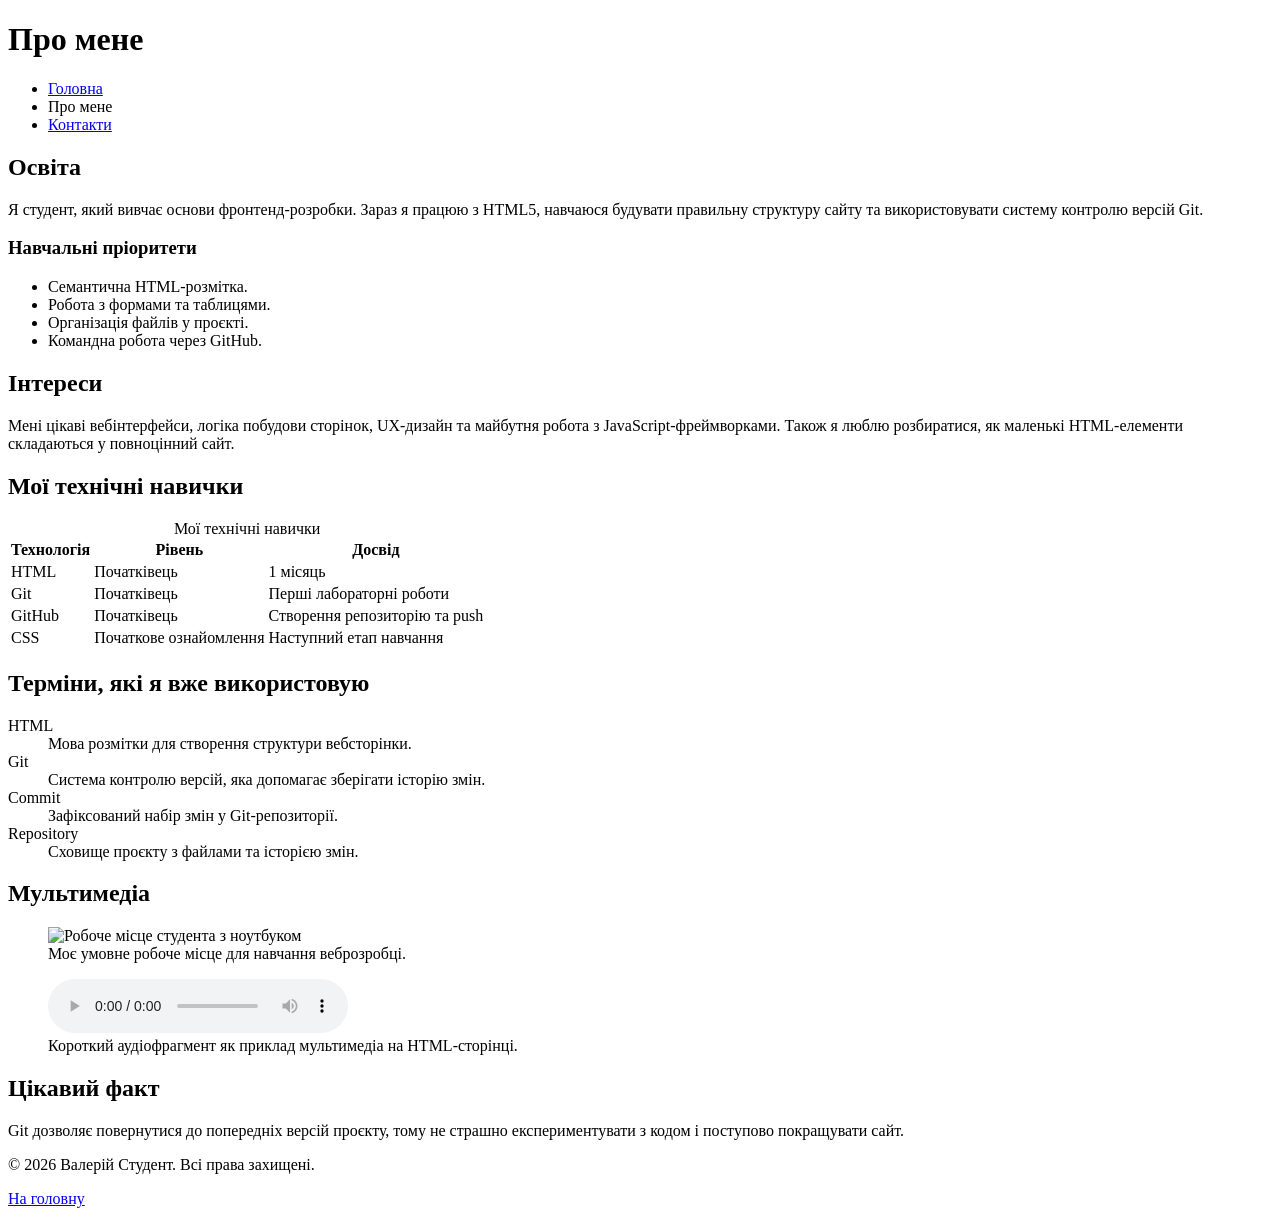
==== about.html @ b57a36bc "feat: create about page with skills table" ====
<!DOCTYPE html>
<html lang="uk">
<head>
    <meta charset="UTF-8">
    <meta name="viewport" content="width=device-width, initial-scale=1.0">
    <meta name="description" content="Сторінка про освіту, інтереси, навички та досвід Валерія Студента.">
    <meta name="author" content="Валерій Студент">
    <title>Про мене — Портфоліо Валерія Студента</title>
</head>
<body>
    <header>
        <h1>Про мене</h1>
        <nav aria-label="Головна навігація">
            <ul>
                <li><a href="index.html">Головна</a></li>
                <li>Про мене</li>
                <li><a href="contacts.html">Контакти</a></li>
            </ul>
        </nav>
    </header>

    <main>
        <section>
            <h2>Освіта</h2>
            <p>
                Я студент, який вивчає основи фронтенд-розробки. Зараз я працюю з HTML5,
                навчаюся будувати правильну структуру сайту та використовувати систему контролю версій Git.
            </p>
            <h3>Навчальні пріоритети</h3>
            <ul>
                <li>Семантична HTML-розмітка.</li>
                <li>Робота з формами та таблицями.</li>
                <li>Організація файлів у проєкті.</li>
                <li>Командна робота через GitHub.</li>
            </ul>
        </section>

        <section>
            <h2>Інтереси</h2>
            <p>
                Мені цікаві вебінтерфейси, логіка побудови сторінок, UX-дизайн та майбутня робота
                з JavaScript-фреймворками. Також я люблю розбиратися, як маленькі HTML-елементи
                складаються у повноцінний сайт.
            </p>
        </section>

        <section>
            <h2>Мої технічні навички</h2>
            <table>
                <caption>Мої технічні навички</caption>
                <thead>
                    <tr>
                        <th scope="col">Технологія</th>
                        <th scope="col">Рівень</th>
                        <th scope="col">Досвід</th>
                    </tr>
                </thead>
                <tbody>
                    <tr>
                        <td>HTML</td>
                        <td>Початківець</td>
                        <td>1 місяць</td>
                    </tr>
                    <tr>
                        <td>Git</td>
                        <td>Початківець</td>
                        <td>Перші лабораторні роботи</td>
                    </tr>
                    <tr>
                        <td>GitHub</td>
                        <td>Початківець</td>
                        <td>Створення репозиторію та push</td>
                    </tr>
                    <tr>
                        <td>CSS</td>
                        <td>Початкове ознайомлення</td>
                        <td>Наступний етап навчання</td>
                    </tr>
                </tbody>
            </table>
        </section>

        <section>
            <h2>Терміни, які я вже використовую</h2>
            <dl>
                <dt>HTML</dt>
                <dd>Мова розмітки для створення структури вебсторінки.</dd>
                <dt>Git</dt>
                <dd>Система контролю версій, яка допомагає зберігати історію змін.</dd>
                <dt>Commit</dt>
                <dd>Зафіксований набір змін у Git-репозиторії.</dd>
                <dt>Repository</dt>
                <dd>Сховище проєкту з файлами та історією змін.</dd>
            </dl>
        </section>

        <section>
            <h2>Мультимедіа</h2>
            <figure>
                <img src="images/workspace.svg" alt="Робоче місце студента з ноутбуком" width="320" height="240">
                <figcaption>Моє умовне робоче місце для навчання веброзробці.</figcaption>
            </figure>
            <figure>
                <audio controls>
                    <source src="audio/intro.wav" type="audio/wav">
                    Ваш браузер не підтримує аудіо.
                </audio>
                <figcaption>Короткий аудіофрагмент як приклад мультимедіа на HTML-сторінці.</figcaption>
            </figure>
        </section>

        <aside>
            <h2>Цікавий факт</h2>
            <p>
                Git дозволяє повернутися до попередніх версій проєкту, тому не страшно експериментувати
                з кодом і поступово покращувати сайт.
            </p>
        </aside>
    </main>

    <footer>
        <p>&copy; 2026 Валерій Студент. Всі права захищені.</p>
        <p><a href="index.html">На головну</a></p>
    </footer>
</body>
</html>
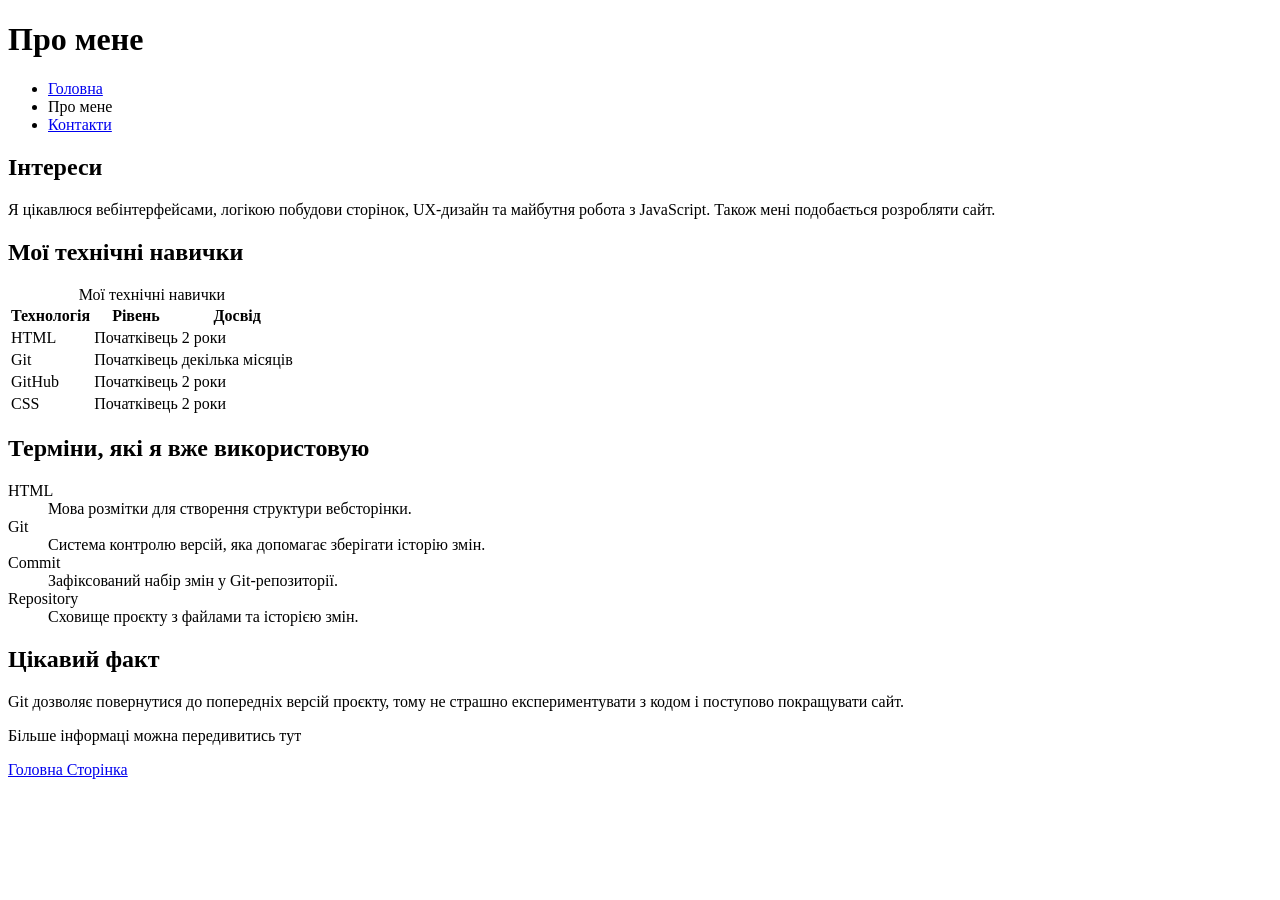
==== commit 026280a2: "fix: udate info" ====
--- a/about.html
+++ b/about.html
@@ -3,9 +3,9 @@
 <head>
     <meta charset="UTF-8">
     <meta name="viewport" content="width=device-width, initial-scale=1.0">
-    <meta name="description" content="Сторінка про освіту, інтереси, навички та досвід Валерія Студента.">
-    <meta name="author" content="Валерій Студент">
-    <title>Про мене — Портфоліо Валерія Студента</title>
+    <meta name="description" content="Сторінка про освіту.">
+    <meta name="author" content="Валерій">
+    <title>Про мене</title>
 </head>
 <body>
     <header>
@@ -20,27 +20,12 @@
     </header>
 
     <main>
-        <section>
-            <h2>Освіта</h2>
-            <p>
-                Я студент, який вивчає основи фронтенд-розробки. Зараз я працюю з HTML5,
-                навчаюся будувати правильну структуру сайту та використовувати систему контролю версій Git.
-            </p>
-            <h3>Навчальні пріоритети</h3>
-            <ul>
-                <li>Семантична HTML-розмітка.</li>
-                <li>Робота з формами та таблицями.</li>
-                <li>Організація файлів у проєкті.</li>
-                <li>Командна робота через GitHub.</li>
-            </ul>
-        </section>
 
         <section>
             <h2>Інтереси</h2>
             <p>
-                Мені цікаві вебінтерфейси, логіка побудови сторінок, UX-дизайн та майбутня робота
-                з JavaScript-фреймворками. Також я люблю розбиратися, як маленькі HTML-елементи
-                складаються у повноцінний сайт.
+                Я цікавлюся вебінтерфейсами, логікою побудови сторінок, UX-дизайн та майбутня робота
+                з JavaScript. Також мені подобається розробляти сайт.
             </p>
         </section>
 
@@ -59,22 +44,22 @@
                     <tr>
                         <td>HTML</td>
                         <td>Початківець</td>
-                        <td>1 місяць</td>
+                        <td>2 роки</td>
                     </tr>
                     <tr>
                         <td>Git</td>
                         <td>Початківець</td>
-                        <td>Перші лабораторні роботи</td>
+                        <td>декілька місяців</td>
                     </tr>
                     <tr>
                         <td>GitHub</td>
                         <td>Початківець</td>
-                        <td>Створення репозиторію та push</td>
+                        <td>2 роки</td>
                     </tr>
                     <tr>
                         <td>CSS</td>
-                        <td>Початкове ознайомлення</td>
-                        <td>Наступний етап навчання</td>
+                        <td>Початківець</td>
+                        <td>2 роки</td>
                     </tr>
                 </tbody>
             </table>
@@ -94,20 +79,6 @@
             </dl>
         </section>
 
-        <section>
-            <h2>Мультимедіа</h2>
-            <figure>
-                <img src="images/workspace.svg" alt="Робоче місце студента з ноутбуком" width="320" height="240">
-                <figcaption>Моє умовне робоче місце для навчання веброзробці.</figcaption>
-            </figure>
-            <figure>
-                <audio controls>
-                    <source src="audio/intro.wav" type="audio/wav">
-                    Ваш браузер не підтримує аудіо.
-                </audio>
-                <figcaption>Короткий аудіофрагмент як приклад мультимедіа на HTML-сторінці.</figcaption>
-            </figure>
-        </section>
 
         <aside>
             <h2>Цікавий факт</h2>
@@ -119,8 +90,8 @@
     </main>
 
     <footer>
-        <p>&copy; 2026 Валерій Студент. Всі права захищені.</p>
-        <p><a href="index.html">На головну</a></p>
+        <p> Більше інформаці можна передивитись тут </p>
+        <p><a href="index.html">Головна Сторінка</a></p>
     </footer>
 </body>
 </html>
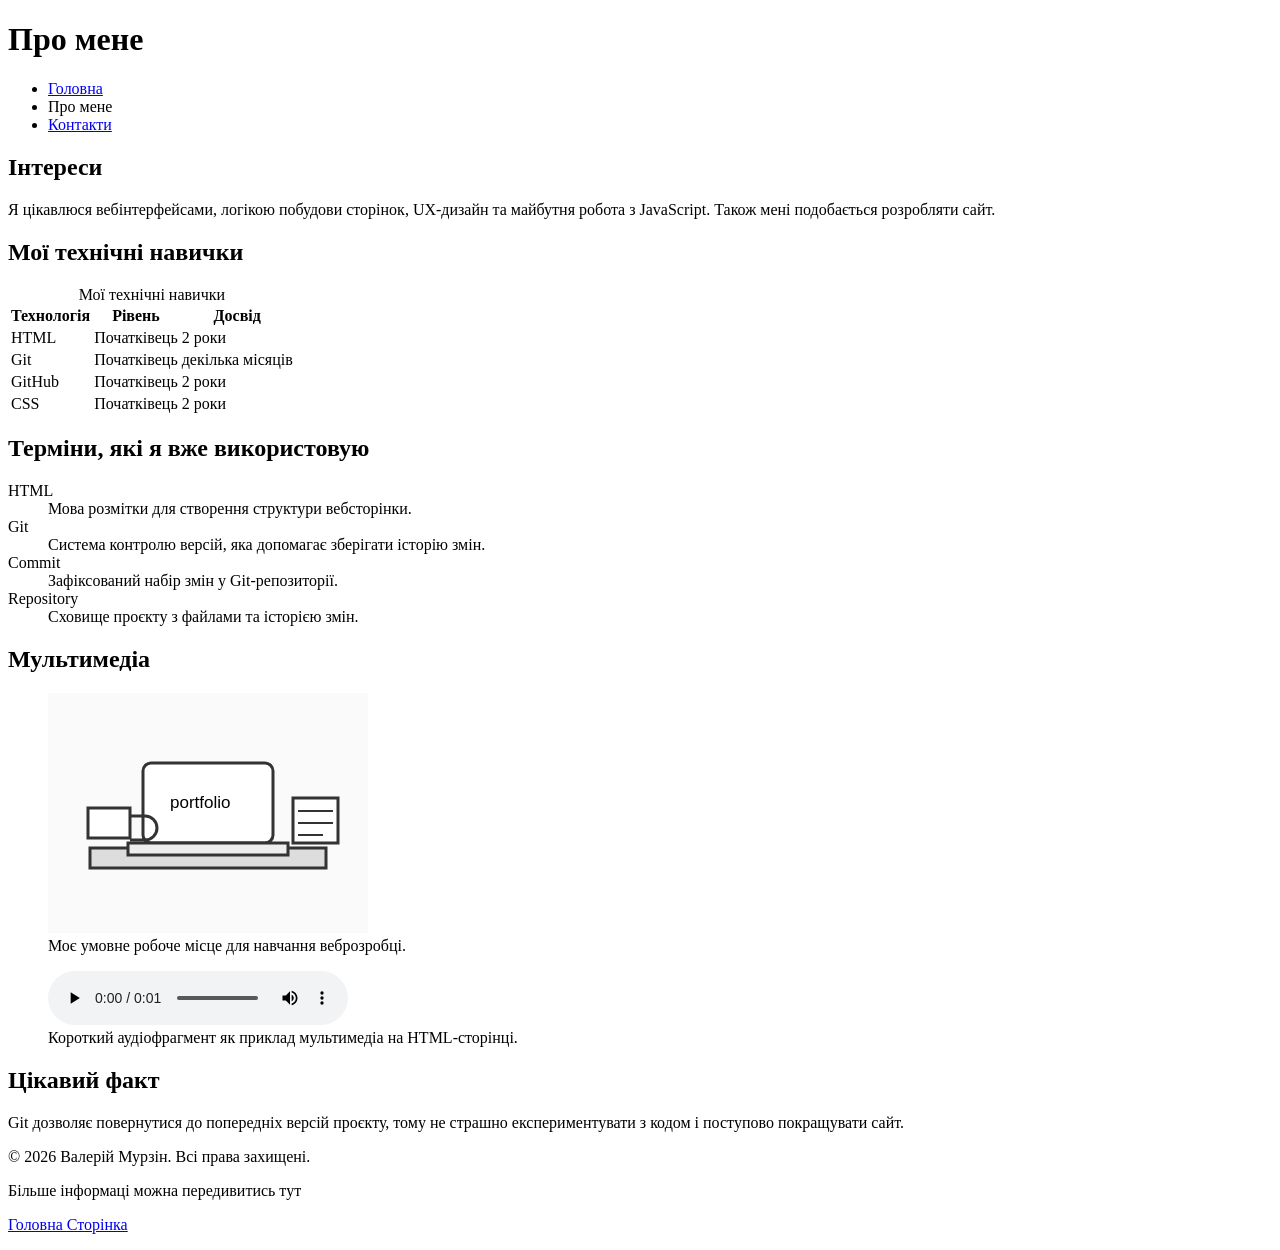
==== commit 6fbe6f84: "fix: update info" ====
--- a/about.html
+++ b/about.html
@@ -78,7 +78,21 @@
                 <dd>Сховище проєкту з файлами та історією змін.</dd>
             </dl>
         </section>
-
+        
+         <section>
+            <h2>Мультимедіа</h2>
+            <figure>
+                <img src="images/workspace.svg" alt="Робоче місце студента з ноутбуком" width="320" height="240">
+                <figcaption>Моє умовне робоче місце для навчання веброзробці.</figcaption>
+            </figure>
+            <figure>
+                <audio controls>
+                    <source src="audio/intro.wav" type="audio/wav">
+                    Ваш браузер не підтримує аудіо.
+                </audio>
+                <figcaption>Короткий аудіофрагмент як приклад мультимедіа на HTML-сторінці.</figcaption>
+            </figure>
+        </section>
 
         <aside>
             <h2>Цікавий факт</h2>
@@ -90,6 +104,7 @@
     </main>
 
     <footer>
+        <p>&copy; 2026 Валерій Мурзін. Всі права захищені.</p>
         <p> Більше інформаці можна передивитись тут </p>
         <p><a href="index.html">Головна Сторінка</a></p>
     </footer>
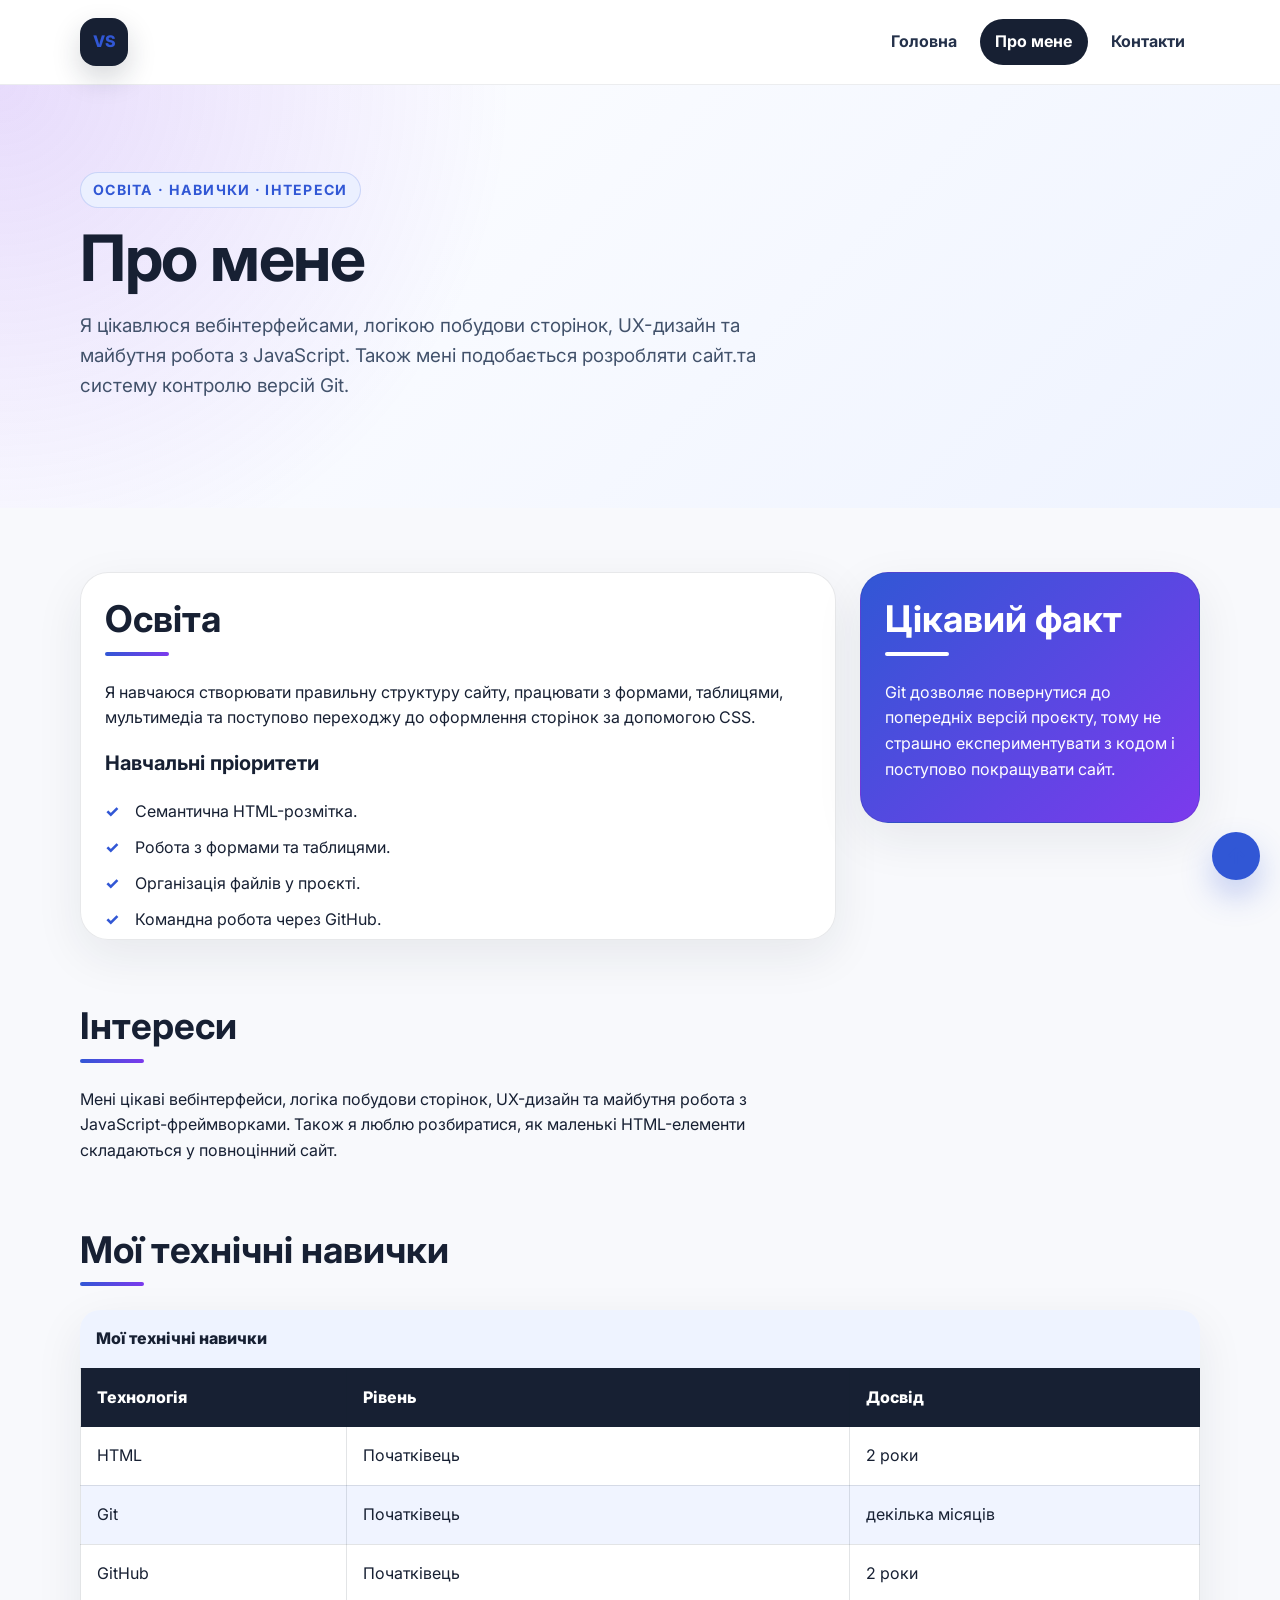
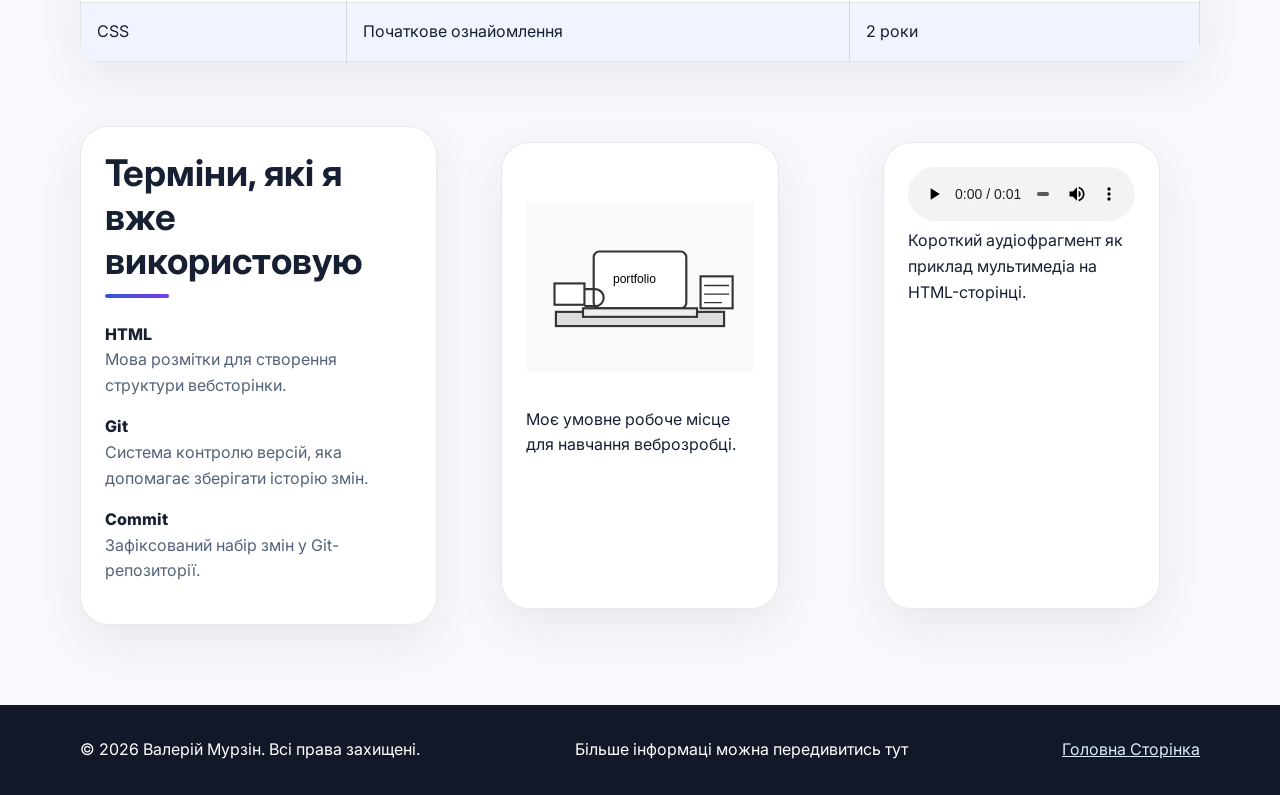
==== commit 07d338bb: "Labs2" ====
--- a/about.html
+++ b/about.html
@@ -5,87 +5,131 @@
     <meta name="viewport" content="width=device-width, initial-scale=1.0">
     <meta name="description" content="Сторінка про освіту.">
     <meta name="author" content="Валерій">
+    <link rel="preconnect" href="https://fonts.googleapis.com">
+    <link rel="preconnect" href="https://fonts.gstatic.com" crossorigin>
+    <link href="https://fonts.googleapis.com/css2?family=Inter:wght@400;500;600;700;800&display=swap" rel="stylesheet">
+    <link rel="stylesheet" href="styles.css">
     <title>Про мене</title>
 </head>
 <body>
-    <header>
-        <h1>Про мене</h1>
-        <nav aria-label="Головна навігація">
-            <ul>
-                <li><a href="index.html">Головна</a></li>
-                <li>Про мене</li>
-                <li><a href="contacts.html">Контакти</a></li>
-            </ul>
-        </nav>
+    <header class="site-header">
+        <div class="container header-inner">
+            <a class="logo" href="index.html" aria-label="На головну сторінку">VS</a>
+            <nav class="main-nav" aria-label="Головна навігація">
+                <ul class="nav-menu">
+                    <li><a class="nav-link" href="index.html">Головна</a></li>
+                    <li><span class="nav-link current">Про мене</span></li>
+                    <li><a class="nav-link" href="contacts.html">Контакти</a></li>
+                </ul>
+            </nav>
+        </div>
     </header>
 
     <main>
 
-        <section>
+        <section class="page-hero section-large">
+            <div class="container">
+                <p class="eyebrow">Освіта · навички · інтереси</p>
+                <h1>Про мене</h1>
+                <p class="lead narrow-text">
+                    Я цікавлюся вебінтерфейсами, логікою побудови сторінок, UX-дизайн та майбутня робота
+                з JavaScript. Також мені подобається розробляти сайт.та систему контролю версій Git.
+                </p>
+            </div>
+        </section>
+
+        <section class="container content-section split-section">
+            <article class="text-card scroll-box">
+                    <h2>Освіта</h2>
+                    <p>
+                        Я навчаюся створювати правильну структуру сайту, працювати з формами, таблицями,
+                        мультимедіа та поступово переходжу до оформлення сторінок за допомогою CSS.
+                    </p>
+                    <h3>Навчальні пріоритети</h3>
+                    <ul class="check-list">
+                        <li>Семантична HTML-розмітка.</li>
+                        <li>Робота з формами та таблицями.</li>
+                        <li>Організація файлів у проєкті.</li>
+                        <li>Командна робота через GitHub.</li>
+                    </ul>
+            </article>
+
+            <aside class="aside-card accent-card">
+                    <h2>Цікавий факт</h2>
+                    <p>
+                        Git дозволяє повернутися до попередніх версій проєкту, тому не страшно експериментувати
+                        з кодом і поступово покращувати сайт.
+                    </p>
+            </aside>
+        </section>
+
+        <section class="container content-section">
             <h2>Інтереси</h2>
-            <p>
-                Я цікавлюся вебінтерфейсами, логікою побудови сторінок, UX-дизайн та майбутня робота
-                з JavaScript. Також мені подобається розробляти сайт.
+            <p class="narrow-text">
+                Мені цікаві вебінтерфейси, логіка побудови сторінок, UX-дизайн та майбутня робота
+                з JavaScript-фреймворками. Також я люблю розбиратися, як маленькі HTML-елементи
+                складаються у повноцінний сайт.
             </p>
         </section>
 
-        <section>
+         <section class="container content-section">
             <h2>Мої технічні навички</h2>
-            <table>
-                <caption>Мої технічні навички</caption>
-                <thead>
-                    <tr>
-                        <th scope="col">Технологія</th>
-                        <th scope="col">Рівень</th>
-                        <th scope="col">Досвід</th>
-                    </tr>
-                </thead>
-                <tbody>
-                    <tr>
-                        <td>HTML</td>
-                        <td>Початківець</td>
-                        <td>2 роки</td>
-                    </tr>
-                    <tr>
-                        <td>Git</td>
-                        <td>Початківець</td>
-                        <td>декілька місяців</td>
-                    </tr>
-                    <tr>
-                        <td>GitHub</td>
-                        <td>Початківець</td>
-                        <td>2 роки</td>
-                    </tr>
-                    <tr>
-                        <td>CSS</td>
-                        <td>Початківець</td>
-                        <td>2 роки</td>
-                    </tr>
-                </tbody>
-            </table>
+            <div class="table-wrapper">
+                <table class="skills-table">
+                    <caption>Мої технічні навички</caption>
+                    <thead>
+                        <tr>
+                            <th scope="col">Технологія</th>
+                            <th scope="col">Рівень</th>
+                            <th scope="col">Досвід</th>
+                        </tr>
+                    </thead>
+                    <tbody>
+                        <tr>
+                            <td>HTML</td>
+                            <td>Початківець</td>
+                            <td>2 роки</td>
+                        </tr>
+                        <tr>
+                            <td>Git</td>
+                            <td>Початківець</td>
+                            <td>декілька місяців</td>
+                        </tr>
+                        <tr>
+                            <td>GitHub</td>
+                            <td>Початківець</td>
+                            <td>2 роки</td>
+                        </tr>
+                        <tr>
+                            <td>CSS</td>
+                            <td>Початкове ознайомлення</td>
+                            <td>2 роки</td>
+                        </tr>
+                    </tbody>
+                </table>
+            </div>
         </section>
 
-        <section>
-            <h2>Терміни, які я вже використовую</h2>
-            <dl>
-                <dt>HTML</dt>
-                <dd>Мова розмітки для створення структури вебсторінки.</dd>
-                <dt>Git</dt>
-                <dd>Система контролю версій, яка допомагає зберігати історію змін.</dd>
-                <dt>Commit</dt>
-                <dd>Зафіксований набір змін у Git-репозиторії.</dd>
-                <dt>Repository</dt>
-                <dd>Сховище проєкту з файлами та історією змін.</dd>
-            </dl>
-        </section>
         
-         <section>
-            <h2>Мультимедіа</h2>
-            <figure>
+        <section class="container content-section media-grid">
+            <article class="media-card">
+                <h2>Терміни, які я вже використовую</h2>
+                <dl class="term-list">
+                    <dt>HTML</dt>
+                    <dd>Мова розмітки для створення структури вебсторінки.</dd>
+                    <dt>Git</dt>
+                    <dd>Система контролю версій, яка допомагає зберігати історію змін.</dd>
+                    <dt>Commit</dt>
+                    <dd>Зафіксований набір змін у Git-репозиторії.</dd>
+                </dl>
+            </article>
+
+            <figure class="media-card image-card">
                 <img src="images/workspace.svg" alt="Робоче місце студента з ноутбуком" width="320" height="240">
                 <figcaption>Моє умовне робоче місце для навчання веброзробці.</figcaption>
             </figure>
-            <figure>
+
+            <figure class="media-card audio-card">
                 <audio controls>
                     <source src="audio/intro.wav" type="audio/wav">
                     Ваш браузер не підтримує аудіо.
@@ -93,20 +137,16 @@
                 <figcaption>Короткий аудіофрагмент як приклад мультимедіа на HTML-сторінці.</figcaption>
             </figure>
         </section>
-
-        <aside>
-            <h2>Цікавий факт</h2>
-            <p>
-                Git дозволяє повернутися до попередніх версій проєкту, тому не страшно експериментувати
-                з кодом і поступово покращувати сайт.
-            </p>
-        </aside>
     </main>
 
-    <footer>
-        <p>&copy; 2026 Валерій Мурзін. Всі права захищені.</p>
-        <p> Більше інформаці можна передивитись тут </p>
-        <p><a href="index.html">Головна Сторінка</a></p>
+    <a class="back-to-top" href="#top" aria-label="Повернутися нагору">↑</a>
+
+    <footer class="site-footer">
+        <div class="container footer-inner">
+            <p>&copy; 2026 Валерій Мурзін. Всі права захищені.</p>
+            <p> Більше інформаці можна передивитись тут </p>
+            <p><a href="index.html">Головна Сторінка</a></p>
+        </div>
     </footer>
 </body>
 </html>
--- a/styles.css
+++ b/styles.css
@@ -0,0 +1,623 @@
+/* ===== Загальні стилі ===== */
+*,
+*::before,
+*::after {
+    box-sizing: border-box;
+}
+
+html {
+    scroll-behavior: smooth;
+}
+
+body {
+    margin: 0;
+    padding: 0;
+    font-family: 'Inter', Arial, sans-serif;
+    font-size: 1rem;
+    line-height: 1.6;
+    color: #172033;
+    background: hsl(220, 40%, 98%);
+    padding-top: 5.25rem;
+}
+
+img,
+audio {
+    max-width: 100%;
+}
+
+a:link {
+    color: #3157d5;
+}
+
+a:visited {
+    color: #6b46c1;
+}
+
+a:hover {
+    color: rgb(34, 78, 197);
+}
+
+a:active {
+    color: hsl(12, 92%, 48%);
+}
+
+a:focus,
+button:focus,
+input:focus,
+select:focus,
+textarea:focus {
+    outline: 0.1875rem solid rgba(49, 87, 213, 0.28);
+    outline-offset: 0.1875rem;
+}
+
+h1,
+h2,
+h3,
+p {
+    margin-top: 0;
+}
+
+h1 {
+    max-width: 52rem;
+    margin-bottom: 1.25rem;
+    font-size: clamp(2.2rem, 5vw, 4.5rem);
+    line-height: 1.05;
+    letter-spacing: -0.08rem;
+}
+
+h2 {
+    position: relative;
+    margin-bottom: 1.5rem;
+    font-size: clamp(1.6rem, 3vw, 2.3rem);
+    line-height: 1.2;
+}
+
+h2::after {
+    content: "";
+    display: block;
+    width: 4rem;
+    height: 0.25rem;
+    margin-top: 0.65rem;
+    border-radius: 999px;
+    background: linear-gradient(90deg, #3157d5, #7c3aed);
+}
+
+h3 {
+    font-size: 1.25rem;
+}
+
+.container {
+    width: min(70rem, calc(100% - 2rem));
+    margin-inline: auto;
+}
+
+.section-large {
+    padding: 5.5rem 0;
+}
+
+.content-section {
+    margin-top: 4rem;
+    margin-bottom: 4rem;
+}
+
+.narrow-text {
+    max-width: 44rem;
+}
+
+.lead {
+    font-size: 1.18rem;
+    color: #42526b;
+}
+
+.eyebrow {
+    display: inline-block;
+    margin-bottom: 1rem;
+    padding: 0.35rem 0.75rem;
+    border: 0.0625rem solid rgba(49, 87, 213, 0.18);
+    border-radius: 999px;
+    color: #3157d5;
+    background: rgb(235, 240, 255);
+    font-size: 0.88rem;
+    font-weight: 700;
+    text-transform: uppercase;
+    letter-spacing: 0.08rem;
+}
+
+/* ===== Хедер та навігація ===== */
+.site-header {
+    position: fixed;
+    top: 0;
+    left: 0;
+    right: 0;
+    z-index: 20;
+    background: rgba(255, 255, 255, 0.92);
+    border-bottom: 0.0625rem solid rgba(23, 32, 51, 0.08);
+    backdrop-filter: blur(1rem);
+}
+
+.header-inner {
+    display: flex;
+    align-items: center;
+    justify-content: space-between;
+    min-height: 5.25rem;
+    gap: 1.5rem;
+}
+
+.logo {
+    display: inline-grid;
+    place-items: center;
+    width: 3rem;
+    height: 3rem;
+    border-radius: 1rem;
+    color: #ffffff;
+    background: #172033;
+    font-weight: 800;
+    text-decoration: none;
+    box-shadow: 0 0.75rem 1.8rem rgba(23, 32, 51, 0.18);
+}
+
+.logo:visited,
+.logo:hover,
+.logo:active {
+    color: #ffffff;
+}
+
+.nav-menu {
+    display: flex;
+    flex-wrap: wrap;
+    gap: 0.5rem;
+    margin: 0;
+    padding: 0;
+    list-style: none;
+}
+
+.nav-menu > li {
+    display: inline-block;
+}
+
+nav ul li a {
+    text-decoration: none;
+}
+
+.nav-link {
+    display: inline-block;
+    padding: 0.65rem 0.95rem;
+    border-radius: 999px;
+    color: #24314a;
+    font-weight: 700;
+    text-decoration: none;
+}
+
+.nav-link:link,
+.nav-link:visited {
+    color: #24314a;
+}
+
+.nav-link:hover,
+.nav-link:focus {
+    color: #ffffff;
+    background: #3157d5;
+}
+
+.nav-link:active {
+    background: #173ea8;
+}
+
+.current {
+    color: #ffffff;
+    background: #172033;
+}
+
+/* ===== Головна секція ===== */
+.hero-section,
+.page-hero {
+    background:
+        radial-gradient(circle at top left, rgba(124, 58, 237, 0.18), transparent 32rem),
+        linear-gradient(135deg, #ffffff 0%, #eef3ff 100%);
+    overflow: hidden;
+}
+
+.hero-grid {
+    display: grid;
+    grid-template-columns: minmax(0, 1.15fr) minmax(17rem, 0.85fr);
+    align-items: center;
+    gap: 3rem;
+}
+
+.hero-actions {
+    display: flex;
+    flex-wrap: wrap;
+    gap: 1rem;
+    margin-top: 2rem;
+}
+
+.button,
+button {
+    display: inline-block;
+    padding: 0.85rem 1.2rem;
+    border: 0.0625rem solid transparent;
+    border-radius: 999px;
+    font: inherit;
+    font-weight: 800;
+    text-decoration: none;
+    cursor: pointer;
+    transition: transform 0.2s ease, background 0.2s ease, color 0.2s ease;
+}
+
+.primary-button,
+button[type="submit"] {
+    color: #ffffff;
+    background: #3157d5;
+}
+
+.primary-button:visited,
+.primary-button:hover,
+button[type="submit"]:hover {
+    color: #ffffff;
+    background: #2447b8;
+    transform: translateY(-0.125rem);
+}
+
+.secondary-button,
+.button-muted,
+button[type="reset"] {
+    color: #172033;
+    background: #ffffff;
+    border-color: rgba(23, 32, 51, 0.16);
+}
+
+.secondary-button:visited,
+.secondary-button:hover,
+button[type="reset"]:hover {
+    color: #172033;
+    background: #eef3ff;
+}
+
+.profile-card,
+.info-card,
+.text-card,
+.aside-card,
+.media-card,
+.contact-card,
+.contact-form {
+    border: 0.0625rem solid rgba(23, 32, 51, 0.1);
+    border-radius: 1.75rem;
+    background: rgba(255, 255, 255, 0.94);
+    box-shadow: 0 1rem 3rem rgba(23, 32, 51, 0.08);
+}
+
+.profile-card {
+    position: relative;
+    margin: 0;
+    padding: 2rem;
+    text-align: center;
+    overflow: hidden;
+}
+
+.profile-card::before {
+    content: "";
+    position: absolute;
+    inset: auto -3rem -4rem auto;
+    width: 12rem;
+    height: 12rem;
+    border-radius: 50%;
+    background: hsl(258, 88%, 68%);
+    opacity: 0.18;
+}
+
+.status-badge {
+    position: absolute;
+    top: 1rem;
+    right: 1rem;
+    z-index: 2;
+    padding: 0.4rem 0.75rem;
+    border-radius: 999px;
+    color: #ffffff;
+    background: #172033;
+    font-size: 0.85rem;
+    font-weight: 800;
+}
+
+.card-grid {
+    display: grid;
+    grid-template-columns: repeat(4, minmax(0, 1fr));
+    gap: 1rem;
+    padding-left: 0;
+    list-style-position: inside;
+}
+
+.info-card {
+    padding: 1.4rem;
+}
+
+.split-section,
+.contact-layout,
+.media-grid {
+    display: grid;
+    grid-template-columns: minmax(0, 1fr) minmax(17rem, 0.45fr);
+    gap: 1.5rem;
+}
+
+.text-card,
+.aside-card,
+.media-card,
+.contact-card,
+.contact-form {
+    padding: 1.5rem;
+}
+
+.aside-card {
+    align-self: start;
+    background: #172033;
+    color: #ffffff;
+}
+
+.aside-card h2::after {
+    background: #ffffff;
+}
+
+.accent-card {
+    background: linear-gradient(135deg, #3157d5, #7c3aed);
+}
+
+blockquote {
+    position: relative;
+    margin: 2rem 0 0;
+    padding: 1.2rem 1.4rem 1.2rem 3rem;
+    border-left: 0.25rem solid #3157d5;
+    border-radius: 1rem;
+    background: #eef3ff;
+}
+
+blockquote::before {
+    content: "“";
+    position: absolute;
+    top: 0.35rem;
+    left: 1rem;
+    color: #3157d5;
+    font-size: 3rem;
+    line-height: 1;
+}
+
+/* ===== Списки та мультимедіа ===== */
+.check-list {
+    padding-left: 0;
+    list-style: none;
+}
+
+.check-list li {
+    position: relative;
+    padding-left: 1.9rem;
+    margin-bottom: 0.65rem;
+}
+
+.check-list li::before {
+    content: "✓";
+    position: absolute;
+    left: 0;
+    color: #3157d5;
+    font-weight: 800;
+}
+
+.scroll-box {
+    max-height: 23rem;
+    overflow-y: auto;
+}
+
+.media-grid {
+    grid-template-columns: repeat(3, minmax(0, 1fr));
+}
+
+.image-card {
+    overflow: hidden;
+}
+
+.image-card img {
+    display: block;
+    width: 100%;
+    border-radius: 1.2rem;
+}
+
+.term-list dt {
+    font-weight: 800;
+    color: #172033;
+}
+
+.term-list dd {
+    margin: 0 0 1rem;
+    color: #53627a;
+}
+
+/* ===== Таблиця ===== */
+.table-wrapper {
+    width: 100%;
+    overflow-x: auto;
+    border-radius: 1.25rem;
+    box-shadow: 0 1rem 3rem rgba(23, 32, 51, 0.08);
+}
+
+.skills-table {
+    width: 100%;
+    min-width: 42rem;
+    border-collapse: collapse;
+    background: #ffffff;
+}
+
+.skills-table caption {
+    padding: 1rem;
+    font-weight: 800;
+    text-align: left;
+    background: #eef3ff;
+}
+
+.skills-table th,
+.skills-table td {
+    padding: 1rem;
+    border: 0.0625rem solid rgba(23, 32, 51, 0.12);
+    text-align: left;
+}
+
+.skills-table th {
+    color: #ffffff;
+    background: #172033;
+    font-weight: 800;
+}
+
+.skills-table tbody tr:nth-child(even) {
+    background: hsl(223, 100%, 97%);
+}
+
+.skills-table tbody tr:hover {
+    background: rgb(235, 240, 255);
+}
+
+/* ===== Форма ===== */
+.contact-layout {
+    grid-template-columns: minmax(0, 1fr) minmax(17rem, 0.5fr);
+}
+
+address {
+    font-style: normal;
+}
+
+.contact-form {
+    max-width: 52rem;
+}
+
+fieldset {
+    margin: 0 0 1.5rem;
+    padding: 1.25rem;
+    border: 0.0625rem solid rgba(23, 32, 51, 0.14);
+    border-radius: 1.25rem;
+}
+
+legend,
+.form-label,
+label {
+    font-weight: 700;
+}
+
+.form-group {
+    margin-bottom: 1rem;
+}
+
+input[type="text"],
+input[type="email"],
+textarea,
+select {
+    width: 100%;
+    margin-top: 0.4rem;
+    padding: 0.85rem 1rem;
+    border: 0.0625rem solid rgba(23, 32, 51, 0.2);
+    border-radius: 0.9rem;
+    color: #172033;
+    background: #ffffff;
+    font: inherit;
+}
+
+input[type="text"]:focus,
+input[type="email"]:focus,
+textarea:focus,
+select:focus {
+    border-color: #3157d5;
+    box-shadow: 0 0 0 0.25rem rgba(49, 87, 213, 0.12);
+}
+
+input[type="radio"],
+input[type="checkbox"] {
+    width: 1rem;
+    height: 1rem;
+    accent-color: #3157d5;
+}
+
+.choice-label,
+.consent-label {
+    display: flex;
+    align-items: center;
+    gap: 0.6rem;
+    margin-bottom: 0.6rem;
+    font-weight: 500;
+}
+
+.form-actions {
+    display: flex;
+    flex-wrap: wrap;
+    gap: 0.75rem;
+}
+
+/* ===== Футер ===== */
+.site-footer {
+    margin-top: 5rem;
+    padding: 2rem 0;
+    color: #ffffff;
+    background: #111827;
+}
+
+.footer-inner {
+    display: flex;
+    align-items: center;
+    justify-content: space-between;
+    gap: 1rem;
+}
+
+.site-footer p {
+    margin-bottom: 0;
+}
+
+.site-footer a:link,
+.site-footer a:visited {
+    color: #dbeafe;
+}
+
+.back-to-top {
+    position: fixed;
+    right: 1.25rem;
+    bottom: 1.25rem;
+    z-index: 15;
+    display: inline-grid;
+    place-items: center;
+    width: 3rem;
+    height: 3rem;
+    border-radius: 50%;
+    color: #ffffff;
+    background: #3157d5;
+    font-size: 1.4rem;
+    font-weight: 800;
+    text-decoration: none;
+    box-shadow: 0 1rem 2rem rgba(49, 87, 213, 0.28);
+}
+
+.back-to-top:visited,
+.back-to-top:hover,
+.back-to-top:active {
+    color: #ffffff;
+}
+
+.back-to-top:hover {
+    background: #2447b8;
+}
+
+/* ===== Адаптивність ===== */
+@media (max-width: 56rem) {
+    body {
+        padding-top: 7.5rem;
+    }
+
+    .header-inner,
+    .footer-inner {
+        align-items: flex-start;
+        flex-direction: column;
+    }
+
+    .hero-grid,
+    .split-section,
+    .contact-layout,
+    .media-grid,
+    .card-grid {
+        grid-template-columns: 1fr;
+    }
+
+    .section-large {
+        padding: 3.5rem 0;
+    }
+}
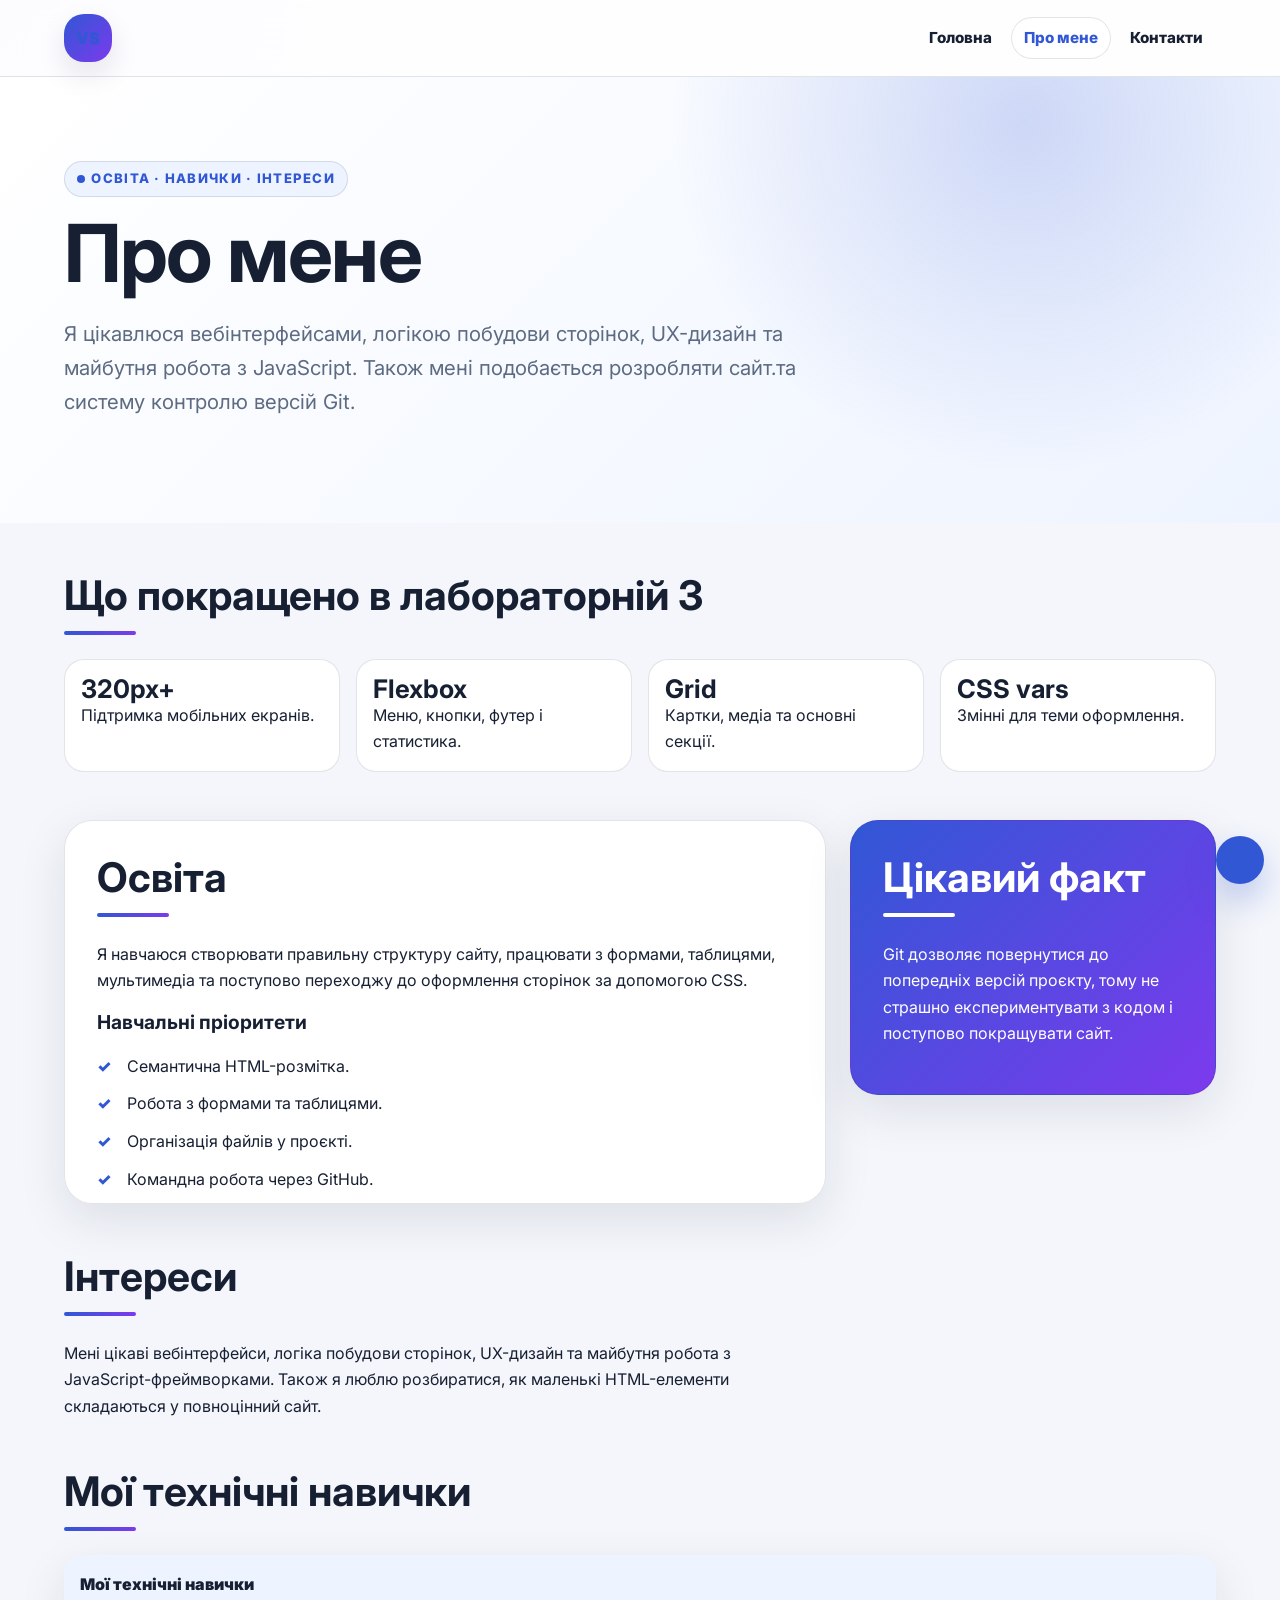
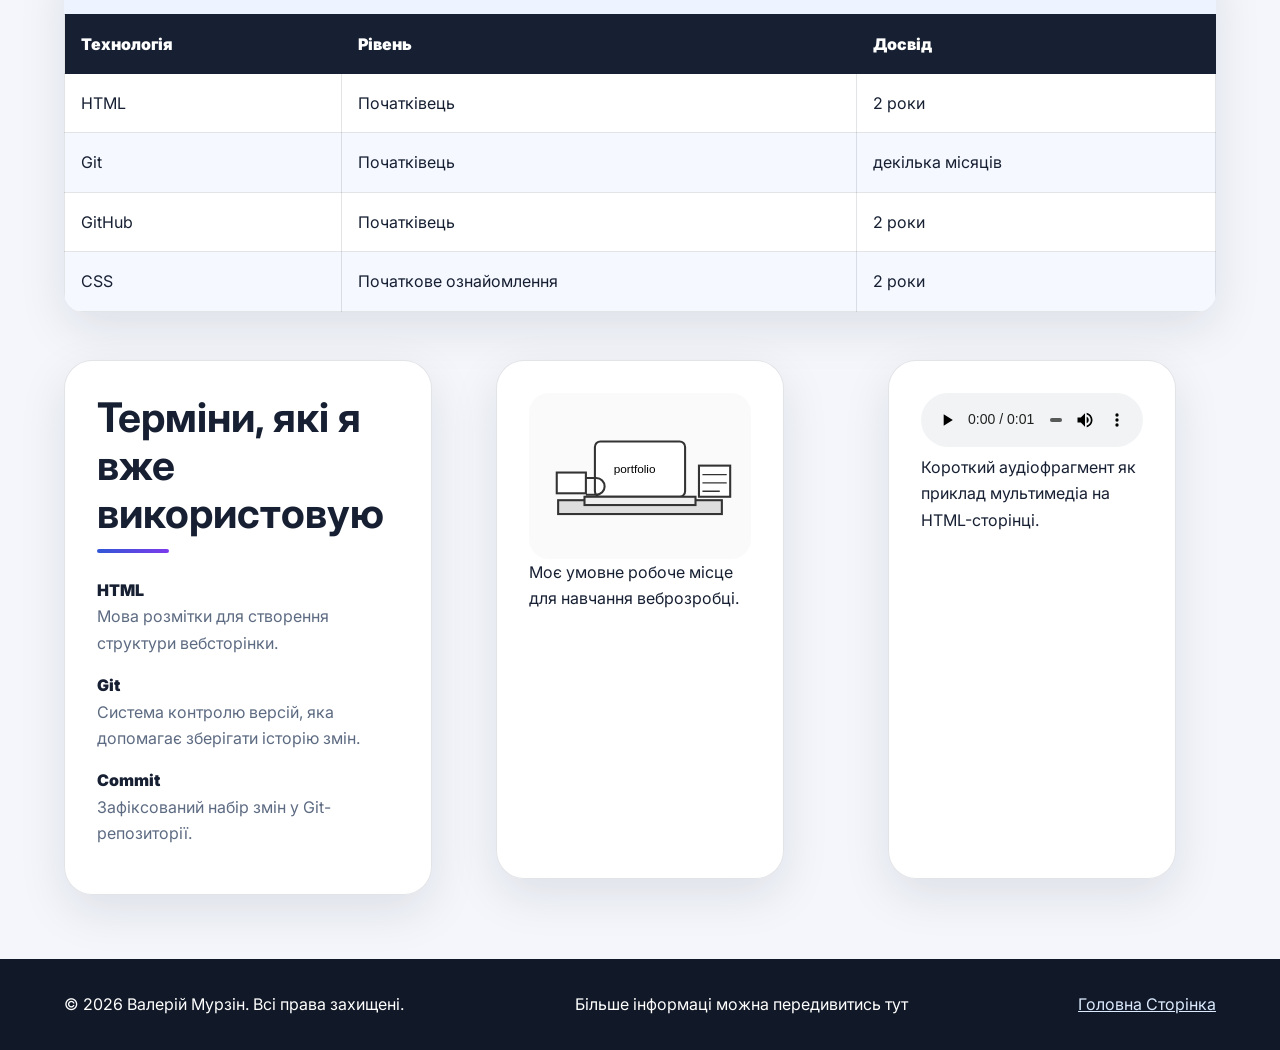
==== commit b7c01afb: "Labs 3" ====
--- a/about.html
+++ b/about.html
@@ -38,6 +38,29 @@
             </div>
         </section>
 
+        <section class="container content-section">
+            <h2>Що покращено в лабораторній 3</h2>
+
+            <ul class="stats-list">
+                <li>
+                    <strong>320px+</strong>
+                    Підтримка мобільних екранів.
+                </li>
+                <li>
+                    <strong>Flexbox</strong>
+                    Меню, кнопки, футер і статистика.
+                </li>
+                <li>
+                    <strong>Grid</strong>
+                    Картки, медіа та основні секції.
+                </li>
+                <li>
+                    <strong>CSS vars</strong>
+                    Змінні для теми оформлення.
+                </li>
+            </ul>
+        </section>
+        
         <section class="container content-section split-section">
             <article class="text-card scroll-box">
                     <h2>Освіта</h2>
--- a/styles.css
+++ b/styles.css
@@ -1,4 +1,43 @@
-/* ===== Загальні стилі ===== */
+
+:root {
+    --font-main: 'Inter', Arial, sans-serif;
+    --color-bg: hsl(222, 44%, 97%);
+    --color-surface: #ffffff;
+    --color-surface-soft: #eef4ff;
+    --color-text: #172033;
+    --color-muted: #5d6b82;
+    --color-primary: #3157d5;
+    --color-primary-dark: #2447b8;
+    --color-secondary: #7c3aed;
+    --color-border: rgba(23, 32, 51, 0.12);
+    --color-shadow: rgba(23, 32, 51, 0.1);
+    --radius-sm: 0.85rem;
+    --radius-md: 1.25rem;
+    --radius-lg: 1.75rem;
+    --radius-full: 999px;
+    --space-xs: 0.5rem;
+    --space-sm: 0.75rem;
+    --space-md: 1rem;
+    --space-lg: 1.5rem;
+    --space-xl: 2rem;
+    --space-2xl: 3rem;
+    --container: 72rem;
+    --transition: 0.22s ease;
+}
+
+@media (prefers-color-scheme: dark) {
+    :root {
+        --color-bg: hsl(224, 34%, 10%);
+        --color-surface: #151d2e;
+        --color-surface-soft: #1d2940;
+        --color-text: #eef4ff;
+        --color-muted: #b8c4d9;
+        --color-border: rgba(238, 244, 255, 0.14);
+        --color-shadow: rgba(0, 0, 0, 0.34);
+    }
+}
+
+/* ===== Reset та загальні стилі ===== */
 *,
 *::before,
 *::after {
@@ -10,128 +49,144 @@
 }
 
 body {
+    min-width: 20rem;
     margin: 0;
     padding: 0;
-    font-family: 'Inter', Arial, sans-serif;
+    font-family: var(--font-main);
     font-size: 1rem;
-    line-height: 1.6;
-    color: #172033;
-    background: hsl(220, 40%, 98%);
-    padding-top: 5.25rem;
+    line-height: 1.65;
+    color: var(--color-text);
+    background:
+        radial-gradient(circle at top left, rgba(124, 58, 237, 0.12), transparent 26rem),
+        var(--color-bg);
 }
 
 img,
-audio {
+audio,
+video {
     max-width: 100%;
 }
 
-a:link {
-    color: #3157d5;
-}
-
-a:visited {
-    color: #6b46c1;
-}
-
-a:hover {
-    color: rgb(34, 78, 197);
-}
-
-a:active {
-    color: hsl(12, 92%, 48%);
-}
-
-a:focus,
-button:focus,
-input:focus,
-select:focus,
-textarea:focus {
-    outline: 0.1875rem solid rgba(49, 87, 213, 0.28);
-    outline-offset: 0.1875rem;
+img {
+    height: auto;
 }
 
 h1,
 h2,
 h3,
-p {
+p,
+figure {
     margin-top: 0;
 }
 
 h1 {
-    max-width: 52rem;
-    margin-bottom: 1.25rem;
-    font-size: clamp(2.2rem, 5vw, 4.5rem);
-    line-height: 1.05;
+    max-width: 54rem;
+    margin-bottom: var(--space-lg);
+    font-size: clamp(2.25rem, 9vw, 5rem);
+    line-height: 1;
     letter-spacing: -0.08rem;
 }
 
 h2 {
     position: relative;
-    margin-bottom: 1.5rem;
-    font-size: clamp(1.6rem, 3vw, 2.3rem);
-    line-height: 1.2;
+    margin-bottom: var(--space-lg);
+    font-size: clamp(1.45rem, 6vw, 2.55rem);
+    line-height: 1.18;
 }
 
 h2::after {
     content: "";
     display: block;
-    width: 4rem;
+    width: 4.5rem;
     height: 0.25rem;
-    margin-top: 0.65rem;
-    border-radius: 999px;
-    background: linear-gradient(90deg, #3157d5, #7c3aed);
+    margin-top: var(--space-sm);
+    border-radius: var(--radius-full);
+    background: linear-gradient(90deg, var(--color-primary), var(--color-secondary));
 }
 
 h3 {
-    font-size: 1.25rem;
+    font-size: 1.2rem;
+    line-height: 1.25;
+}
+
+a:link {
+    color: var(--color-primary);
+}
+
+a:visited {
+    color: var(--color-secondary);
+}
+
+a:hover {
+    color: var(--color-primary-dark);
+}
+
+a:active {
+    color: hsl(12, 92%, 48%);
+}
+
+a:focus-visible,
+button:focus-visible,
+input:focus-visible,
+select:focus-visible,
+textarea:focus-visible {
+    outline: 0.2rem solid rgba(49, 87, 213, 0.32);
+    outline-offset: 0.18rem;
 }
 
 .container {
-    width: min(70rem, calc(100% - 2rem));
+    width: min(var(--container), calc(100% - 2rem));
     margin-inline: auto;
 }
 
 .section-large {
-    padding: 5.5rem 0;
+    padding: 3.5rem 0;
 }
 
 .content-section {
-    margin-top: 4rem;
-    margin-bottom: 4rem;
+    margin-block: 3rem;
 }
 
 .narrow-text {
-    max-width: 44rem;
+    max-width: 46rem;
 }
 
 .lead {
-    font-size: 1.18rem;
-    color: #42526b;
+    font-size: clamp(1.05rem, 3.2vw, 1.28rem);
+    color: var(--color-muted);
 }
 
 .eyebrow {
-    display: inline-block;
-    margin-bottom: 1rem;
-    padding: 0.35rem 0.75rem;
-    border: 0.0625rem solid rgba(49, 87, 213, 0.18);
-    border-radius: 999px;
-    color: #3157d5;
-    background: rgb(235, 240, 255);
-    font-size: 0.88rem;
-    font-weight: 700;
+    display: inline-flex;
+    align-items: center;
+    gap: 0.4rem;
+    margin-bottom: var(--space-md);
+    padding: 0.4rem 0.75rem;
+    border: 0.0625rem solid var(--color-border);
+    border-radius: var(--radius-full);
+    color: var(--color-primary);
+    background: var(--color-surface-soft);
+    font-size: 0.82rem;
+    font-weight: 800;
+    letter-spacing: 0.08rem;
     text-transform: uppercase;
-    letter-spacing: 0.08rem;
-}
-
-/* ===== Хедер та навігація ===== */
+}
+
+.eyebrow::before {
+    content: "";
+    width: 0.5rem;
+    height: 0.5rem;
+    border-radius: 50%;
+    background: var(--color-primary);
+}
+
+/* ===== Хедер та Flexbox-навігація ===== */
 .site-header {
-    position: fixed;
+    position: sticky;
     top: 0;
-    left: 0;
-    right: 0;
-    z-index: 20;
-    background: rgba(255, 255, 255, 0.92);
-    border-bottom: 0.0625rem solid rgba(23, 32, 51, 0.08);
+    z-index: 30;
+    border-bottom: 0.0625rem solid var(--color-border);
+    background: color-mix(in srgb, var(--color-surface) 88%, transparent);
     backdrop-filter: blur(1rem);
 }
 
@@ -139,21 +194,24 @@
     display: flex;
     align-items: center;
     justify-content: space-between;
-    min-height: 5.25rem;
-    gap: 1.5rem;
+    gap: var(--space-md);
+    min-height: 4.75rem;
+    padding-block: var(--space-sm);
 }
 
 .logo {
     display: inline-grid;
     place-items: center;
+    flex: 0 0 auto;
     width: 3rem;
     height: 3rem;
-    border-radius: 1rem;
-    color: #ffffff;
-    background: #172033;
-    font-weight: 800;
+    border-radius: var(--radius-md);
+    color: #ffffff;
+    background: linear-gradient(135deg, var(--color-primary), var(--color-secondary));
+    font-weight: 900;
     text-decoration: none;
-    box-shadow: 0 0.75rem 1.8rem rgba(23, 32, 51, 0.18);
+    box-shadow: 0 0.75rem 1.8rem var(--color-shadow);
+    transition: transform var(--transition), box-shadow var(--transition);
 }
 
 .logo:visited,
@@ -162,17 +220,23 @@
     color: #ffffff;
 }
 
+.logo:hover {
+    transform: translateY(-0.12rem) rotate(-2deg);
+    box-shadow: 0 1.1rem 2.2rem var(--color-shadow);
+}
+
 .nav-menu {
     display: flex;
     flex-wrap: wrap;
-    gap: 0.5rem;
+    justify-content: flex-end;
+    gap: 0.4rem;
     margin: 0;
     padding: 0;
     list-style: none;
 }
 
 .nav-menu > li {
-    display: inline-block;
+    display: inline-flex;
 }
 
 nav ul li a {
@@ -180,129 +244,162 @@
 }
 
 .nav-link {
-    display: inline-block;
-    padding: 0.65rem 0.95rem;
-    border-radius: 999px;
-    color: #24314a;
-    font-weight: 700;
+    display: inline-flex;
+    align-items: center;
+    min-height: 2.6rem;
+    padding: 0.55rem 0.8rem;
+    border-radius: var(--radius-full);
+    color: var(--color-text);
+    font-size: 0.95rem;
+    font-weight: 800;
     text-decoration: none;
+    transition: background var(--transition), color var(--transition), transform var(--transition);
 }
 
 .nav-link:link,
 .nav-link:visited {
-    color: #24314a;
+    color: var(--color-text);
 }
 
 .nav-link:hover,
-.nav-link:focus {
-    color: #ffffff;
-    background: #3157d5;
+.nav-link:focus-visible {
+    color: #ffffff;
+    background: var(--color-primary);
+    transform: translateY(-0.1rem);
 }
 
 .nav-link:active {
-    background: #173ea8;
+    background: var(--color-primary-dark);
+    transform: translateY(0);
 }
 
 .current {
-    color: #ffffff;
-    background: #172033;
-}
-
-/* ===== Головна секція ===== */
+    color: var(--color-primary);
+    background: #ffffff;
+    box-shadow: inset 0 0 0 0.0625rem var(--color-border);
+}
+
+.current:hover,
+.current:focus-visible {
+    color: #ffffff;
+    background: var(--color-primary);
+}
+
 .hero-section,
 .page-hero {
+    overflow: hidden;
     background:
-        radial-gradient(circle at top left, rgba(124, 58, 237, 0.18), transparent 32rem),
-        linear-gradient(135deg, #ffffff 0%, #eef3ff 100%);
-    overflow: hidden;
+        radial-gradient(circle at 80% 10%, rgba(49, 87, 213, 0.2), transparent 22rem),
+        linear-gradient(135deg, var(--color-surface) 0%, var(--color-surface-soft) 100%);
+}
+
+.hero-grid,
+.split-section,
+.contact-layout,
+.media-grid,
+.project-grid,
+.card-grid {
+    display: grid;
+    gap: var(--space-lg);
 }
 
 .hero-grid {
-    display: grid;
-    grid-template-columns: minmax(0, 1.15fr) minmax(17rem, 0.85fr);
     align-items: center;
-    gap: 3rem;
-}
-
-.hero-actions {
+}
+
+.hero-content {
+    animation: fade-up 0.7s ease both;
+}
+
+.hero-actions,
+.form-actions,
+.footer-inner,
+.stats-list {
     display: flex;
     flex-wrap: wrap;
-    gap: 1rem;
-    margin-top: 2rem;
+    gap: var(--space-md);
 }
 
 .button,
 button {
-    display: inline-block;
-    padding: 0.85rem 1.2rem;
+    display: inline-flex;
+    align-items: center;
+    justify-content: center;
+    min-height: 2.9rem;
+    padding: 0.85rem 1.15rem;
     border: 0.0625rem solid transparent;
-    border-radius: 999px;
+    border-radius: var(--radius-full);
     font: inherit;
-    font-weight: 800;
+    font-weight: 900;
     text-decoration: none;
     cursor: pointer;
-    transition: transform 0.2s ease, background 0.2s ease, color 0.2s ease;
+    transition: transform var(--transition), background var(--transition), color var(--transition), border-color var(--transition);
 }
 
 .primary-button,
 button[type="submit"] {
     color: #ffffff;
-    background: #3157d5;
+    background: var(--color-primary);
 }
 
 .primary-button:visited,
 .primary-button:hover,
 button[type="submit"]:hover {
     color: #ffffff;
-    background: #2447b8;
-    transform: translateY(-0.125rem);
+    background: var(--color-primary-dark);
+    transform: translateY(-0.15rem);
 }
 
 .secondary-button,
 .button-muted,
 button[type="reset"] {
-    color: #172033;
-    background: #ffffff;
-    border-color: rgba(23, 32, 51, 0.16);
+    color: var(--color-text);
+    background: var(--color-surface);
+    border-color: var(--color-border);
 }
 
 .secondary-button:visited,
 .secondary-button:hover,
 button[type="reset"]:hover {
-    color: #172033;
-    background: #eef3ff;
-}
-
+    color: var(--color-text);
+    background: var(--color-surface-soft);
+}
+
+/* ===== Картки, анімації та позиціонування ===== */
 .profile-card,
 .info-card,
 .text-card,
 .aside-card,
 .media-card,
 .contact-card,
-.contact-form {
-    border: 0.0625rem solid rgba(23, 32, 51, 0.1);
-    border-radius: 1.75rem;
-    background: rgba(255, 255, 255, 0.94);
-    box-shadow: 0 1rem 3rem rgba(23, 32, 51, 0.08);
+.contact-form,
+.project-card,
+.theme-card {
+    border: 0.0625rem solid var(--color-border);
+    border-radius: var(--radius-lg);
+    background: color-mix(in srgb, var(--color-surface) 94%, transparent);
+    box-shadow: 0 1rem 3rem var(--color-shadow);
 }
 
 .profile-card {
     position: relative;
     margin: 0;
-    padding: 2rem;
+    padding: var(--space-xl);
     text-align: center;
     overflow: hidden;
+    animation: float-card 4s ease-in-out infinite;
 }
 
 .profile-card::before {
     content: "";
     position: absolute;
-    inset: auto -3rem -4rem auto;
-    width: 12rem;
-    height: 12rem;
+    right: -4rem;
+    bottom: -4rem;
+    width: 13rem;
+    height: 13rem;
     border-radius: 50%;
-    background: hsl(258, 88%, 68%);
-    opacity: 0.18;
+    background: var(--color-secondary);
+    opacity: 0.16;
 }
 
 .status-badge {
@@ -310,46 +407,48 @@
     top: 1rem;
     right: 1rem;
     z-index: 2;
-    padding: 0.4rem 0.75rem;
-    border-radius: 999px;
-    color: #ffffff;
-    background: #172033;
-    font-size: 0.85rem;
-    font-weight: 800;
+    padding: 0.45rem 0.8rem;
+    border-radius: var(--radius-full);
+    color: #ffffff;
+    background: var(--color-text);
+    font-size: 0.8rem;
+    font-weight: 900;
 }
 
 .card-grid {
-    display: grid;
-    grid-template-columns: repeat(4, minmax(0, 1fr));
-    gap: 1rem;
     padding-left: 0;
     list-style-position: inside;
 }
 
-.info-card {
-    padding: 1.4rem;
-}
-
-.split-section,
-.contact-layout,
-.media-grid {
-    display: grid;
-    grid-template-columns: minmax(0, 1fr) minmax(17rem, 0.45fr);
-    gap: 1.5rem;
-}
-
+.info-card,
 .text-card,
 .aside-card,
 .media-card,
 .contact-card,
-.contact-form {
-    padding: 1.5rem;
+.contact-form,
+.project-card,
+.theme-card {
+    padding: var(--space-lg);
+}
+
+.info-card,
+.project-card,
+.media-card {
+    transition: transform var(--transition), box-shadow var(--transition), border-color var(--transition);
+}
+
+.info-card:hover,
+.project-card:hover,
+.media-card:hover {
+    border-color: color-mix(in srgb, var(--color-primary) 42%, var(--color-border));
+    transform: translateY(-0.25rem);
+    box-shadow: 0 1.35rem 3.5rem var(--color-shadow);
 }
 
 .aside-card {
     align-self: start;
-    background: #172033;
-    color: #ffffff;
+    color: #ffffff;
+    background: linear-gradient(135deg, #172033, #24314a);
 }
 
 .aside-card h2::after {
@@ -357,16 +456,43 @@
 }
 
 .accent-card {
-    background: linear-gradient(135deg, #3157d5, #7c3aed);
+    background: linear-gradient(135deg, var(--color-primary), var(--color-secondary));
+}
+
+.project-card {
+    position: relative;
+    overflow: hidden;
+}
+
+.project-card::after {
+    content: "";
+    position: absolute;
+    inset: auto -2.5rem -2.5rem auto;
+    width: 8rem;
+    height: 8rem;
+    border-radius: 50%;
+    background: var(--color-primary);
+    opacity: 0.1;
+}
+
+.project-tag {
+    display: inline-flex;
+    margin-bottom: var(--space-sm);
+    padding: 0.25rem 0.65rem;
+    border-radius: var(--radius-full);
+    color: var(--color-primary);
+    background: var(--color-surface-soft);
+    font-size: 0.82rem;
+    font-weight: 800;
 }
 
 blockquote {
     position: relative;
-    margin: 2rem 0 0;
-    padding: 1.2rem 1.4rem 1.2rem 3rem;
-    border-left: 0.25rem solid #3157d5;
-    border-radius: 1rem;
-    background: #eef3ff;
+    margin: var(--space-xl) 0 0;
+    padding: 1.2rem 1.3rem 1.2rem 3rem;
+    border-left: 0.25rem solid var(--color-primary);
+    border-radius: var(--radius-md);
+    background: var(--color-surface-soft);
 }
 
 blockquote::before {
@@ -374,12 +500,12 @@
     position: absolute;
     top: 0.35rem;
     left: 1rem;
-    color: #3157d5;
+    color: var(--color-primary);
     font-size: 3rem;
     line-height: 1;
 }
 
-/* ===== Списки та мультимедіа ===== */
+
 .check-list {
     padding-left: 0;
     list-style: none;
@@ -387,25 +513,21 @@
 
 .check-list li {
     position: relative;
+    margin-bottom: 0.7rem;
     padding-left: 1.9rem;
-    margin-bottom: 0.65rem;
 }
 
 .check-list li::before {
     content: "✓";
     position: absolute;
     left: 0;
-    color: #3157d5;
-    font-weight: 800;
+    color: var(--color-primary);
+    font-weight: 900;
 }
 
 .scroll-box {
-    max-height: 23rem;
+    max-height: 24rem;
     overflow-y: auto;
-}
-
-.media-grid {
-    grid-template-columns: repeat(3, minmax(0, 1fr));
 }
 
 .image-card {
@@ -415,90 +537,111 @@
 .image-card img {
     display: block;
     width: 100%;
-    border-radius: 1.2rem;
+    border-radius: var(--radius-md);
 }
 
 .term-list dt {
-    font-weight: 800;
-    color: #172033;
+    font-weight: 900;
+    color: var(--color-text);
 }
 
 .term-list dd {
-    margin: 0 0 1rem;
-    color: #53627a;
-}
-
-/* ===== Таблиця ===== */
+    margin: 0 0 var(--space-md);
+    color: var(--color-muted);
+}
+
+.stats-list {
+    padding-left: 0;
+    list-style: none;
+}
+
+.stats-list li {
+    flex: 1 1 8rem;
+    padding: var(--space-md);
+    border: 0.0625rem solid var(--color-border);
+    border-radius: var(--radius-md);
+    background: var(--color-surface);
+}
+
+.stats-list strong {
+    display: block;
+    font-size: 1.6rem;
+    line-height: 1;
+}
+
+.theme-card {
+    --color-surface: #121a2a;
+    --color-surface-soft: #1e2a44;
+    --color-text: #eef4ff;
+    --color-muted: #c2cce0;
+    --color-border: rgba(238, 244, 255, 0.18);
+    color: var(--color-text);
+    background: var(--color-surface);
+}
+
+
 .table-wrapper {
     width: 100%;
     overflow-x: auto;
-    border-radius: 1.25rem;
-    box-shadow: 0 1rem 3rem rgba(23, 32, 51, 0.08);
+    border-radius: var(--radius-md);
+    box-shadow: 0 1rem 3rem var(--color-shadow);
 }
 
 .skills-table {
     width: 100%;
     min-width: 42rem;
     border-collapse: collapse;
-    background: #ffffff;
+    background: var(--color-surface);
 }
 
 .skills-table caption {
-    padding: 1rem;
-    font-weight: 800;
+    padding: var(--space-md);
+    font-weight: 900;
     text-align: left;
-    background: #eef3ff;
+    background: var(--color-surface-soft);
 }
 
 .skills-table th,
 .skills-table td {
-    padding: 1rem;
-    border: 0.0625rem solid rgba(23, 32, 51, 0.12);
+    padding: var(--space-md);
+    border: 0.0625rem solid var(--color-border);
     text-align: left;
 }
 
 .skills-table th {
     color: #ffffff;
     background: #172033;
-    font-weight: 800;
+    font-weight: 900;
 }
 
 .skills-table tbody tr:nth-child(even) {
-    background: hsl(223, 100%, 97%);
+    background: color-mix(in srgb, var(--color-surface-soft) 60%, transparent);
 }
 
 .skills-table tbody tr:hover {
     background: rgb(235, 240, 255);
 }
 
-/* ===== Форма ===== */
-.contact-layout {
-    grid-template-columns: minmax(0, 1fr) minmax(17rem, 0.5fr);
-}
 
 address {
     font-style: normal;
 }
 
-.contact-form {
-    max-width: 52rem;
-}
-
 fieldset {
-    margin: 0 0 1.5rem;
-    padding: 1.25rem;
-    border: 0.0625rem solid rgba(23, 32, 51, 0.14);
-    border-radius: 1.25rem;
+    margin: 0 0 var(--space-lg);
+    padding: var(--space-lg);
+    border: 0.0625rem solid var(--color-border);
+    border-radius: var(--radius-md);
 }
 
 legend,
 .form-label,
 label {
-    font-weight: 700;
+    font-weight: 800;
 }
 
 .form-group {
-    margin-bottom: 1rem;
+    margin-bottom: var(--space-md);
 }
 
 input[type="text"],
@@ -508,26 +651,27 @@
     width: 100%;
     margin-top: 0.4rem;
     padding: 0.85rem 1rem;
-    border: 0.0625rem solid rgba(23, 32, 51, 0.2);
-    border-radius: 0.9rem;
-    color: #172033;
-    background: #ffffff;
+    border: 0.0625rem solid var(--color-border);
+    border-radius: var(--radius-sm);
+    color: var(--color-text);
+    background: var(--color-surface);
     font: inherit;
+    transition: border-color var(--transition), box-shadow var(--transition), background var(--transition);
 }
 
 input[type="text"]:focus,
 input[type="email"]:focus,
 textarea:focus,
 select:focus {
-    border-color: #3157d5;
-    box-shadow: 0 0 0 0.25rem rgba(49, 87, 213, 0.12);
+    border-color: var(--color-primary);
+    box-shadow: 0 0 0 0.25rem rgba(49, 87, 213, 0.14);
 }
 
 input[type="radio"],
 input[type="checkbox"] {
     width: 1rem;
     height: 1rem;
-    accent-color: #3157d5;
+    accent-color: var(--color-primary);
 }
 
 .choice-label,
@@ -539,25 +683,21 @@
     font-weight: 500;
 }
 
-.form-actions {
-    display: flex;
-    flex-wrap: wrap;
-    gap: 0.75rem;
-}
-
-/* ===== Футер ===== */
+textarea {
+    resize: vertical;
+}
+
+
 .site-footer {
-    margin-top: 5rem;
-    padding: 2rem 0;
+    margin-top: 4rem;
+    padding: var(--space-xl) 0;
     color: #ffffff;
     background: #111827;
 }
 
 .footer-inner {
-    display: flex;
     align-items: center;
     justify-content: space-between;
-    gap: 1rem;
 }
 
 .site-footer p {
@@ -571,20 +711,21 @@
 
 .back-to-top {
     position: fixed;
-    right: 1.25rem;
-    bottom: 1.25rem;
-    z-index: 15;
+    right: 1rem;
+    bottom: 1rem;
+    z-index: 20;
     display: inline-grid;
     place-items: center;
     width: 3rem;
     height: 3rem;
     border-radius: 50%;
     color: #ffffff;
-    background: #3157d5;
-    font-size: 1.4rem;
-    font-weight: 800;
+    background: var(--color-primary);
+    font-size: 1.35rem;
+    font-weight: 900;
     text-decoration: none;
     box-shadow: 0 1rem 2rem rgba(49, 87, 213, 0.28);
+    transition: transform var(--transition), background var(--transition);
 }
 
 .back-to-top:visited,
@@ -594,30 +735,117 @@
 }
 
 .back-to-top:hover {
-    background: #2447b8;
-}
-
-/* ===== Адаптивність ===== */
-@media (max-width: 56rem) {
-    body {
-        padding-top: 7.5rem;
-    }
-
-    .header-inner,
-    .footer-inner {
+    background: var(--color-primary-dark);
+    transform: translateY(-0.2rem);
+}
+
+
+@keyframes fade-up {
+    from {
+        opacity: 0;
+        transform: translateY(1.2rem);
+    }
+    to {
+        opacity: 1;
+        transform: translateY(0);
+    }
+}
+
+@keyframes float-card {
+    0%,
+    100% {
+        transform: translateY(0);
+    }
+    50% {
+        transform: translateY(-0.45rem);
+    }
+}
+
+@media (prefers-reduced-motion: reduce) {
+    *,
+    *::before,
+    *::after {
+        scroll-behavior: auto;
+        animation-duration: 0.01ms;
+        animation-iteration-count: 1;
+        transition-duration: 0.01ms;
+    }
+}
+
+
+@media (max-width: 23rem) {
+    .container {
+        width: min(var(--container), calc(100% - 1rem));
+    }
+
+    .header-inner {
         align-items: flex-start;
         flex-direction: column;
     }
 
-    .hero-grid,
+    .nav-menu {
+        justify-content: flex-start;
+    }
+
+    .nav-link {
+        padding-inline: 0.68rem;
+        font-size: 0.88rem;
+    }
+}
+
+@media (min-width: 40rem) {
+    .card-grid {
+        grid-template-columns: repeat(2, minmax(0, 1fr));
+    }
+
+    .media-grid,
+    .project-grid {
+        grid-template-columns: repeat(2, minmax(0, 1fr));
+    }
+}
+
+@media (min-width: 56rem) {
+    .section-large {
+        padding: 5.25rem 0;
+    }
+
+    .hero-grid {
+        grid-template-columns: minmax(0, 1.1fr) minmax(20rem, 0.9fr);
+        gap: var(--space-2xl);
+    }
+
     .split-section,
-    .contact-layout,
+    .contact-layout {
+        grid-template-columns: minmax(0, 1fr) minmax(18rem, 0.48fr);
+    }
+
+    .card-grid {
+        grid-template-columns: repeat(4, minmax(0, 1fr));
+    }
+
     .media-grid,
-    .card-grid {
-        grid-template-columns: 1fr;
-    }
-
-    .section-large {
-        padding: 3.5rem 0;
-    }
-}
+    .project-grid {
+        grid-template-columns: repeat(3, minmax(0, 1fr));
+    }
+
+    .info-card,
+    .text-card,
+    .aside-card,
+    .media-card,
+    .contact-card,
+    .contact-form,
+    .project-card,
+    .theme-card {
+        padding: var(--space-xl);
+    }
+}
+
+@media (min-width: 90rem) {
+    :root {
+        --container: 78rem;
+    }
+
+    body {
+        font-size: 1.0625rem;
+    }
+}
